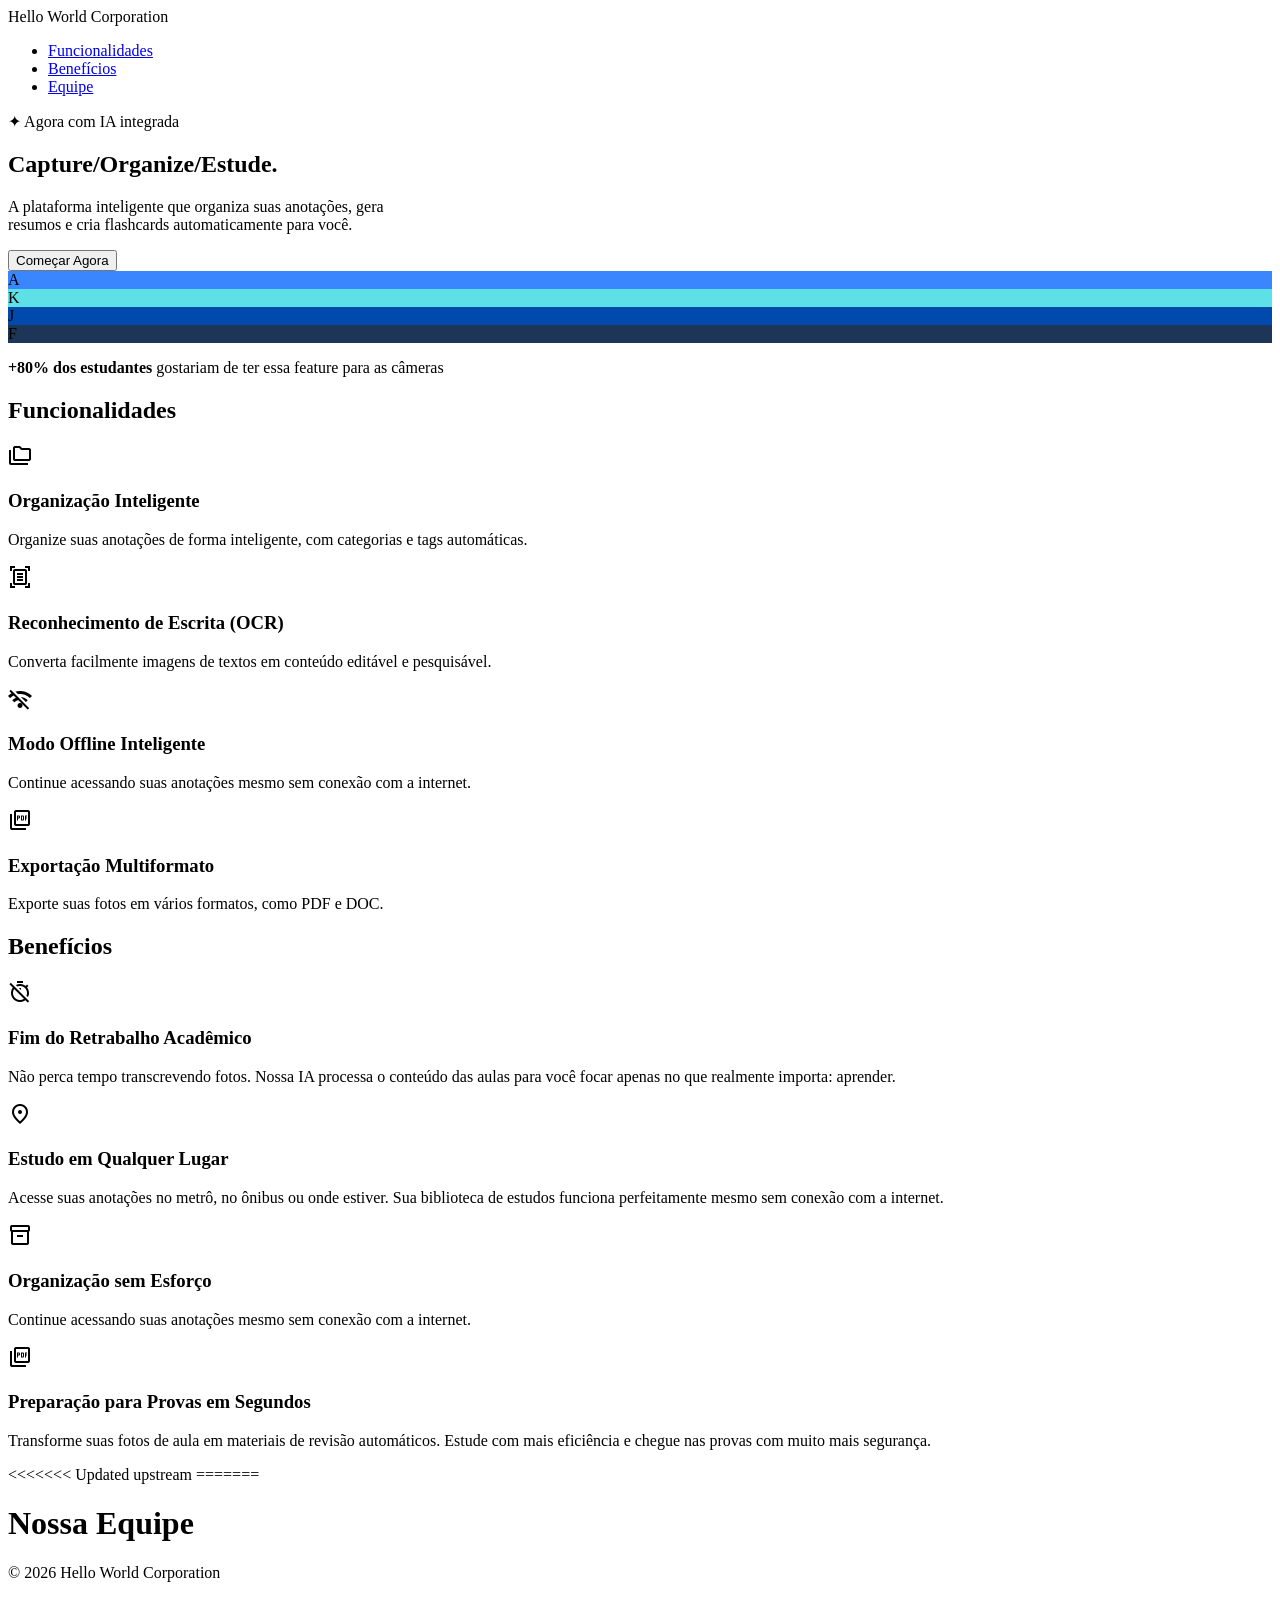
==== index.html @ 8e4a86f0 "Merge pull request #2 from jonathanjosue-vazquez/main feat: Adicionando Equipes Seção" ====
<!DOCTYPE html>
<html lang="en">
<head>
    <meta charset="UTF-8">
    <meta name="viewport" content="width=device-width, initial-scale=1.0">
    <title>Document</title>
    <!-- LINKS DE CSS -->
    <link rel="stylesheet" href="src/css/style.css">
    <!-- LINKS DE FONTES -->
    <link rel="preconnect" href="https://fonts.googleapis.com">
    <link rel="preconnect" href="https://fonts.gstatic.com" crossorigin>
    <link href="https://fonts.googleapis.com/css2?family=Inter:ital,opsz,wght@0,14..32,100..900;1,14..32,100..900&family=Poppins:ital,wght@0,100;0,200;0,300;0,400;0,500;0,600;0,700;0,800;0,900;1,100;1,200;1,300;1,400;1,500;1,600;1,700;1,800;1,900&display=swap" rel="stylesheet">

    <!-- LINKS DE ICONS -->
    <link rel="stylesheet" href="https://fonts.googleapis.com/css2?family=Material+Symbols+Outlined:opsz,wght,FILL,GRAD@24,400,0,0&icon_names=folder_copy" />
    <link rel="stylesheet" href="https://fonts.googleapis.com/css2?family=Material+Symbols+Outlined:opsz,wght,FILL,GRAD@24,400,0,0" />
</head>
<body>

    <header class="main-header">
        <div class="logo">
            <span>Hello World Corporation</span>
        </div>
        
        <nav class="nav-menu">
            <ul>
                <li><a href="#funcionalidades">Funcionalidades</a></li>
                <li><a href="#benefícios">Benefícios</a></li>
                <li><a href="#equipe">Equipe</a></li>
            </ul>
        </nav>
    </header>

    <main>
        <section class="hero">
            <span class="ia"> ✦ Agora com IA integrada</span>
            <h1>Capture<span>/</span>Organize<span>/</span>Estude.</h1>
            <p>A plataforma inteligente que organiza suas anotações, gera <br> resumos e cria flashcards automaticamente para você.</p>
            <button onclick="botaoComecar(this)" class="btn-primary">Começar Agora</button>
        </section>

        <div class="glow-sphere"></div>
        
            <div class="social-proof">
                <div class="avatars">
                    <div class="avatar" style="background: #3a86ff;">A</div>
                    <div class="avatar" style="background: #5de0e6;">K</div>
                    <div class="avatar" style="background: #004aad;">J</div>
                    <div class="avatar" style="background: #1d3557;">F</div>
                </div>
                <p><strong>+80% dos estudantes</strong> gostariam de ter essa feature para as câmeras</p>
            </div>

        <section class="features">
            <div class="features-header">
                <h1>Funcionalidades</h1>
            </div>

             <div class="features-grid">
                <div class="feature-card">
                    <span class="material-symbols-outlined">
                    folder_copy
                    </span>
                    <h3>Organização Inteligente</h3>
                    <p>Organize suas anotações de forma inteligente, com categorias e tags automáticas.</p>
                </div>

                <div class="feature-card">
                    <span class="material-symbols-outlined">
                    document_scanner
                    </span>
                    <h3>Reconhecimento de Escrita (OCR)</h3>
                    <p>Converta facilmente imagens de textos em conteúdo editável e pesquisável.</p>
                </div>

                <div class="feature-card">
                    <span class="material-symbols-outlined">
                    wifi_off
                    </span>
                    <h3>Modo Offline Inteligente</h3>
                    <p>Continue acessando suas anotações mesmo sem conexão com a internet.</p>
                </div>

                <div class="feature-card">
                    <span class="material-symbols-outlined">
                    picture_as_pdf
                    </span>
                    <h3>Exportação Multiformato</h3>
                    <p>Exporte suas fotos em vários formatos, como PDF e DOC.</p>
                </div>

               
            </div>

    </section>


    <section class="features">

        <div class="features-header">
                <h1>Benefícios</h1>
            </div>

             <div class="features-grid">
                <div class="feature-card">
                    <span class="material-symbols-outlined">
                    timer_off
                    </span>
                    <h3>Fim do Retrabalho Acadêmico</h3>
                    <p>Não perca tempo transcrevendo fotos. Nossa IA processa o conteúdo das aulas para você focar apenas no que realmente importa: aprender.</p>
                </div>

                <div class="feature-card">
                    <span class="material-symbols-outlined">
                    location_on
                    </span>
                    <h3>Estudo em Qualquer Lugar</h3>
                    <p>Acesse suas anotações no metrô, no ônibus ou onde estiver. Sua biblioteca de estudos funciona perfeitamente mesmo sem conexão com a internet.</p>
                </div>

                <div class="feature-card">
                    <span class="material-symbols-outlined">
                    inventory_2
                    </span>
                    <h3>Organização sem Esforço</h3>
                    <p>Continue acessando suas anotações mesmo sem conexão com a internet.</p>
                </div>

                <div class="feature-card">
                    <span class="material-symbols-outlined">
                    picture_as_pdf
                    </span>
                    <h3>Preparação para Provas em Segundos</h3>
                    <p>Transforme suas fotos de aula em materiais de revisão automáticos. Estude com mais eficiência e chegue nas provas com muito mais segurança.</p>
                </div>

               
            </div>

    </section>

    </main>
<<<<<<< Updated upstream
    <script src="/src/js/script.js"></script>
=======
    <!--FOOTER/EQUIPE-->
    <footer id="equipe" class="main-footer">
        <div class="footer-container">
            <h1>Nossa Equipe</h1>
         </div>
         <div id="team-grid" class="team-grid">
            <!--JS integrado-->
         </div>
           <div class ="footer-bottom">
               <p>&copy; 2026 Hello World Corporation</p>
           </div>
    </footer>
>>>>>>> Stashed changes
 </body>
</html>
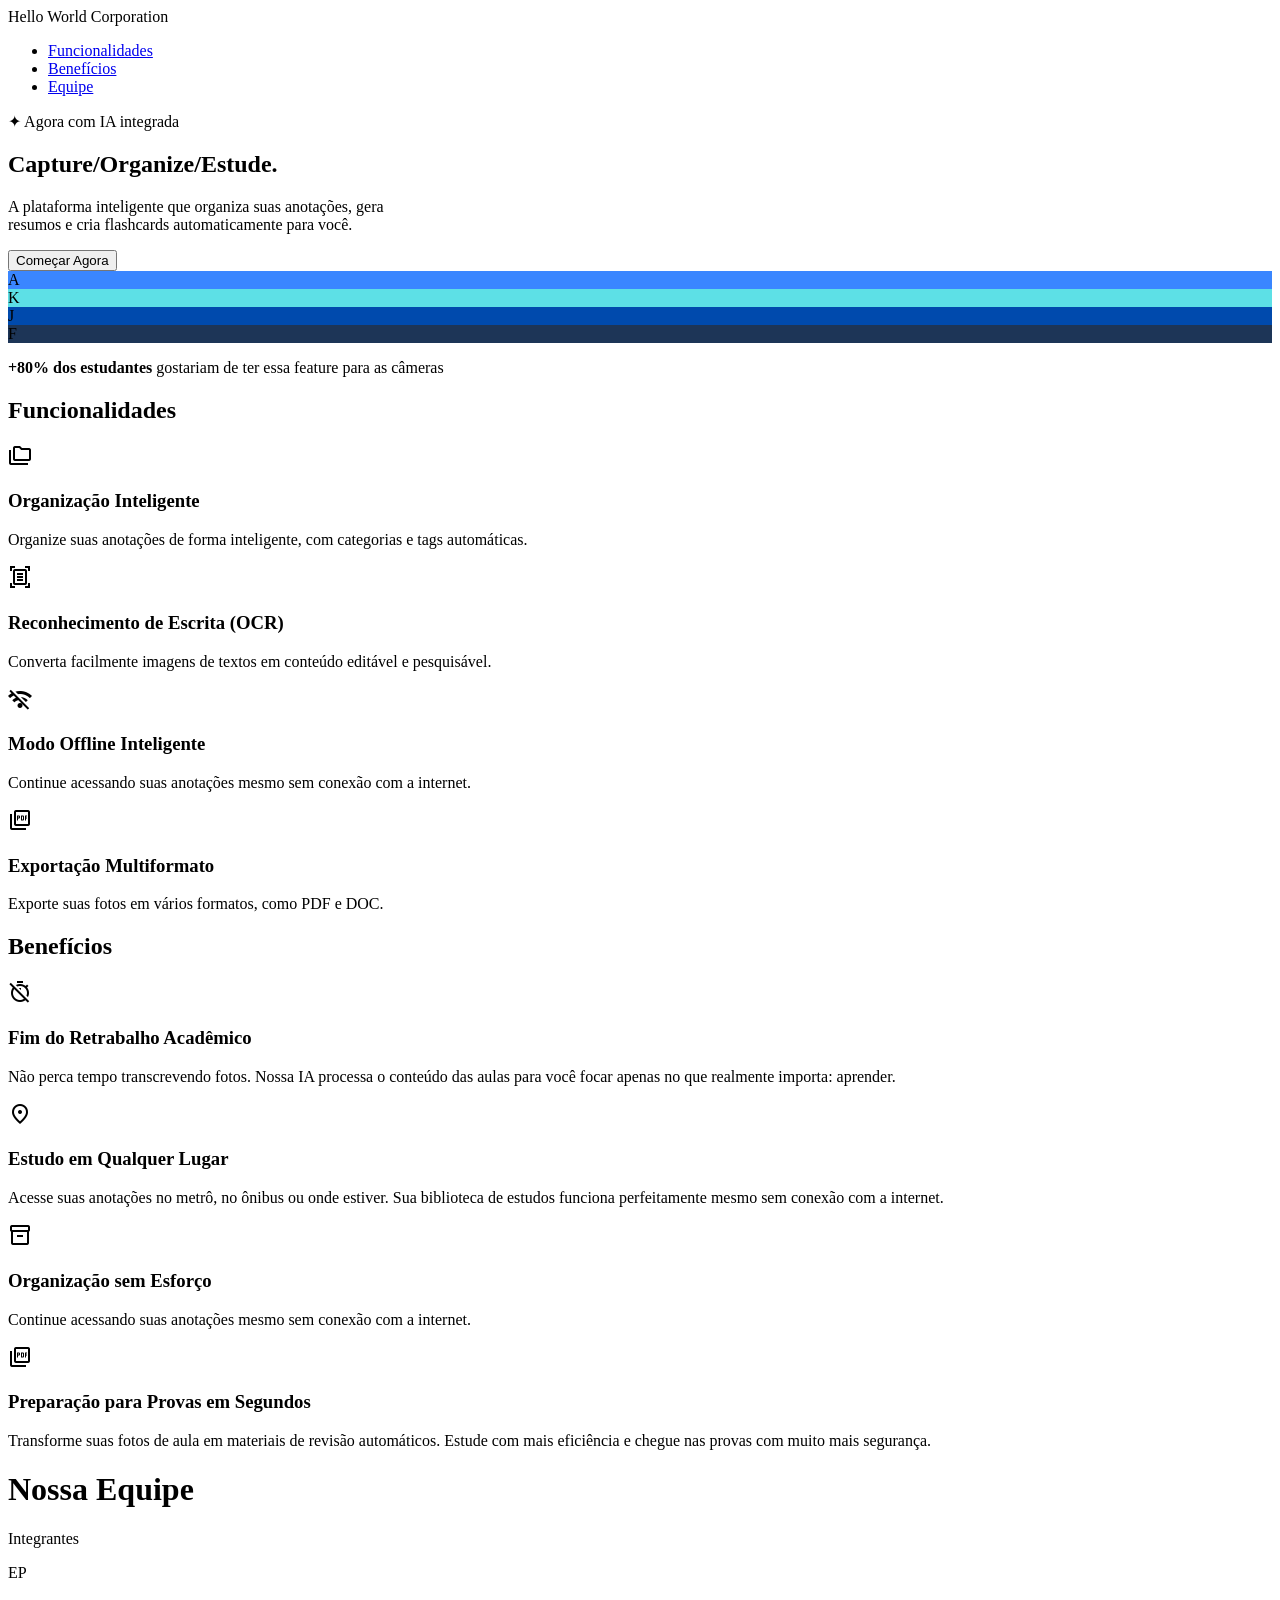
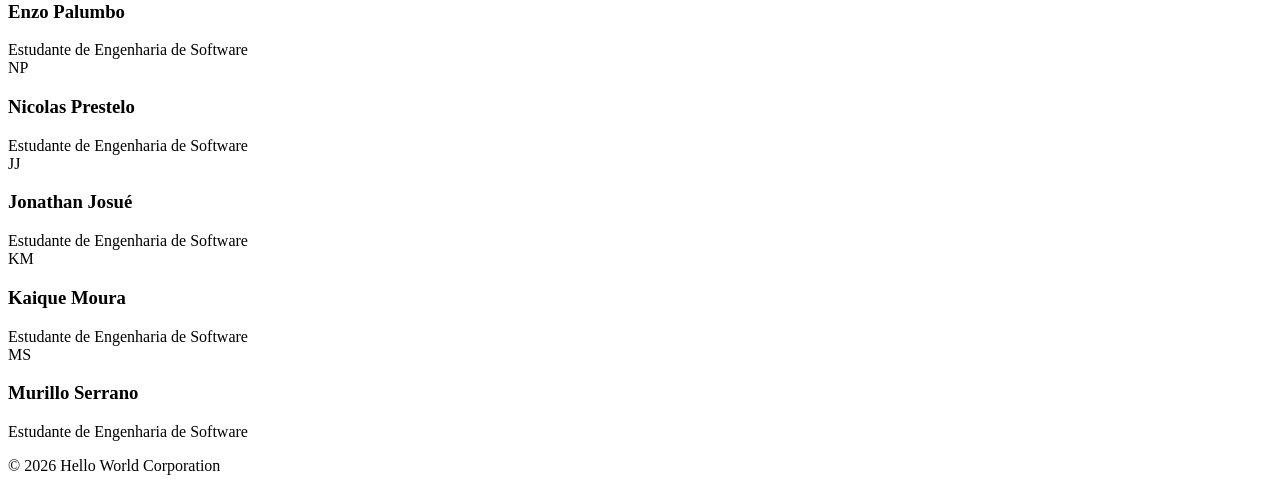
==== commit 7df11308: "Merge 6666aaba941588dfc556cf6fd17a6f1ac7b91f45 into 8e4a86f0f6f5fe770867406baa478ee1c29d412e" ====
--- a/index.html
+++ b/index.html
@@ -140,21 +140,54 @@
     </section>
 
     </main>
-<<<<<<< Updated upstream
     <script src="/src/js/script.js"></script>
-=======
-    <!--FOOTER/EQUIPE-->
-    <footer id="equipe" class="main-footer">
-        <div class="footer-container">
-            <h1>Nossa Equipe</h1>
-         </div>
-         <div id="team-grid" class="team-grid">
-            <!--JS integrado-->
-         </div>
-           <div class ="footer-bottom">
-               <p>&copy; 2026 Hello World Corporation</p>
-           </div>
-    </footer>
->>>>>>> Stashed changes
+ <!--FOOTER/EQUIPE-->
+<footer id="equipe" class="main-footer">
+    <div class="footer-container">
+        <h1>Nossa Equipe</h1>
+        <p class="footer-subtitle">Integrantes</p>
+    </div>
+    
+    <div class="team-grid">
+        <!-- Card 1 -->
+        <div class="member-card">
+            <div class="member-avatar">EP</div>
+            <h3>Enzo Palumbo</h3>
+            <span>Estudante de Engenharia de Software</span>
+        </div>
+        
+        <!-- Card 2 -->
+        <div class="member-card">
+            <div class="member-avatar">NP</div>
+            <h3>Nicolas Prestelo</h3>
+            <span>Estudante de Engenharia de Software</span>
+        </div>
+        
+        <!-- Card 3 -->
+        <div class="member-card">
+            <div class="member-avatar">JJ</div>
+            <h3>Jonathan Josué</h3>
+            <span>Estudante de Engenharia de Software</span>
+        </div>
+        
+        <!-- Card 4 -->
+        <div class="member-card">
+            <div class="member-avatar">KM</div>
+            <h3>Kaique Moura</h3>
+            <span>Estudante de Engenharia de Software</span>
+        </div>
+        
+        <!-- Card 5 -->
+        <div class="member-card">
+            <div class="member-avatar">MS</div>
+            <h3>Murillo Serrano</h3>
+            <span>Estudante de Engenharia de Software</span>
+        </div>
+    </div>
+
+    <div class="footer-bottom">
+        <p>&copy; 2026 Hello World Corporation</p>
+    </div>
+</footer>
  </body>
 </html>
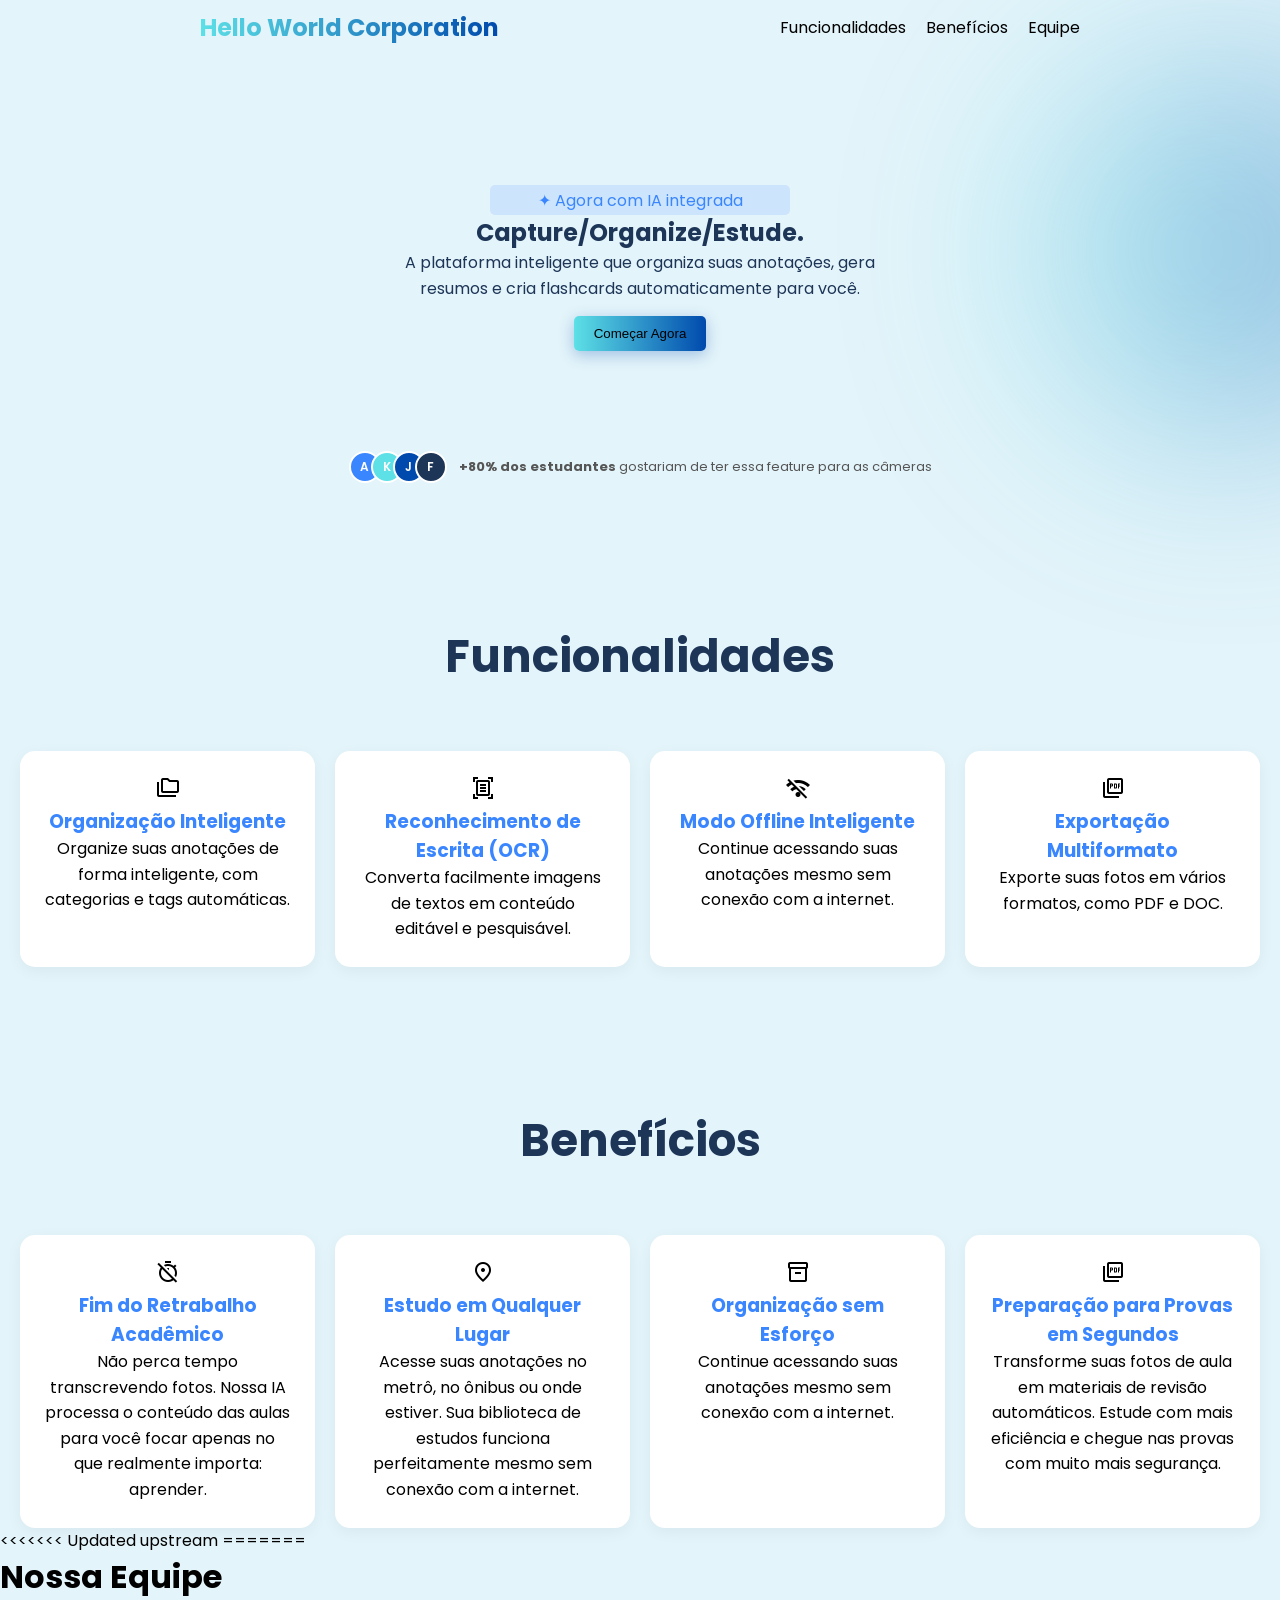
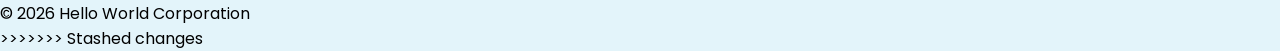
==== commit 4832d05f: "Merge branch 'main' of https://github.com/kamoura-i/SPRINT2_WEB" ====
--- a/index.html
+++ b/index.html
@@ -140,54 +140,21 @@
     </section>
 
     </main>
+<<<<<<< Updated upstream
     <script src="/src/js/script.js"></script>
- <!--FOOTER/EQUIPE-->
-<footer id="equipe" class="main-footer">
-    <div class="footer-container">
-        <h1>Nossa Equipe</h1>
-        <p class="footer-subtitle">Integrantes</p>
-    </div>
-    
-    <div class="team-grid">
-        <!-- Card 1 -->
-        <div class="member-card">
-            <div class="member-avatar">EP</div>
-            <h3>Enzo Palumbo</h3>
-            <span>Estudante de Engenharia de Software</span>
-        </div>
-        
-        <!-- Card 2 -->
-        <div class="member-card">
-            <div class="member-avatar">NP</div>
-            <h3>Nicolas Prestelo</h3>
-            <span>Estudante de Engenharia de Software</span>
-        </div>
-        
-        <!-- Card 3 -->
-        <div class="member-card">
-            <div class="member-avatar">JJ</div>
-            <h3>Jonathan Josué</h3>
-            <span>Estudante de Engenharia de Software</span>
-        </div>
-        
-        <!-- Card 4 -->
-        <div class="member-card">
-            <div class="member-avatar">KM</div>
-            <h3>Kaique Moura</h3>
-            <span>Estudante de Engenharia de Software</span>
-        </div>
-        
-        <!-- Card 5 -->
-        <div class="member-card">
-            <div class="member-avatar">MS</div>
-            <h3>Murillo Serrano</h3>
-            <span>Estudante de Engenharia de Software</span>
-        </div>
-    </div>
-
-    <div class="footer-bottom">
-        <p>&copy; 2026 Hello World Corporation</p>
-    </div>
-</footer>
+=======
+    <!--FOOTER/EQUIPE-->
+    <footer id="equipe" class="main-footer">
+        <div class="footer-container">
+            <h1>Nossa Equipe</h1>
+         </div>
+         <div id="team-grid" class="team-grid">
+            <!--JS integrado-->
+         </div>
+           <div class ="footer-bottom">
+               <p>&copy; 2026 Hello World Corporation</p>
+           </div>
+    </footer>
+>>>>>>> Stashed changes
  </body>
 </html>
--- a/src/css/style.css
+++ b/src/css/style.css
@@ -0,0 +1,221 @@
+*{
+    padding: 0;
+    margin: 0;
+    box-sizing: border-box;
+}
+
+:root {
+    --font-family: 'Poppins', sans-serif;
+    --primary-azure: #3a86ff;
+    --light-blue: #e3f4fa;
+    --span-blue: #cce4fc;
+    --brand-gradient: linear-gradient(90deg, #5de0e6 0%, #004aad 100%);      
+    --dark-azure: #1d3557;         
+}
+
+html{
+    width: 100%;
+    /* overflow: hidden; */
+}
+
+.main-header{
+    display: flex;
+    justify-content: space-between;
+    align-items: center;
+    border-radius: 5px;
+    margin-top: 10px;
+}
+.nav-menu ul {
+    display: flex;       
+    list-style: none;   
+    gap: 20px;           
+    margin: 0 200px 0 0;
+    padding: 0;
+}
+.nav-menu a:hover {
+    color: var(--primary-azure); 
+}
+
+.logo {
+    font-size: 24px;
+    font-weight: 700;
+    background: var(--brand-gradient);
+    -webkit-background-clip: text;
+    -webkit-text-fill-color: transparent;
+    margin-left: 200px;
+}
+html {
+    max-width: 100%;
+    overflow-x: hidden; /* Esconde qualquer coisa que tente sair pela direita ou esquerda */
+}
+body {
+    font-family: var(--font-family);
+    color: var(--text-light);
+    background-color: var(--light-blue);
+}
+
+
+a{
+    text-decoration: none;
+    color: black;
+}
+
+
+h1, h2, h3 {
+    font-weight: 700; 
+    color: var(--primary-blue);
+}
+
+p {
+    font-weight: 400; 
+    line-height: 1.6;
+}
+
+.ia{
+    display: flex;
+    background-color: var(--span-blue);
+    width: 300px;
+    height: 30px;
+    border-radius: 5px;
+    align-items: center;
+    justify-content: center;
+    color: var(--primary-azure);
+}
+
+main {
+    display: flex;
+    flex-direction: column;
+    align-items: center;
+    margin-top: 20px;
+}
+                         /* Estilos para a seção hero */
+.hero {
+    display: flex;
+    flex-direction: column;
+    align-items: center;
+    text-align: center;
+    margin-top: 120px;
+    color: var(--dark-azure);
+}
+
+.hero button {
+    background: var(--brand-gradient);
+    border: none;
+    box-shadow: 0 4px 15px rgba(0, 74, 173, 0.3);
+    padding: 10px 20px;
+    border-radius: 5px;
+    cursor: pointer;
+    margin-top: 15px;
+}
+
+
+.hero button a{
+    font-family: var(--font-family);
+    font-weight: 600;
+    color: white;
+}
+
+.glow-sphere {
+    position: absolute;
+    top: 50px;          
+    right: -150px;      
+    width: 400px;
+    height: 400px;
+    background: var(--brand-gradient); 
+    border-radius: 50%;
+    filter: blur(100px); 
+    opacity: 0.4;
+    z-index: -1;         
+}
+.social-proof {
+    display: flex;
+    align-items: center;
+    gap: 12px;
+    font-size: 13px;
+    color: #555;
+    margin-top: 100px;
+}
+
+.avatars {
+    display: flex;
+}
+
+.avatar {
+    width: 32px;
+    height: 32px;
+    border-radius: 50%;       
+    border: 2px solid white;   
+    margin-left: -10px;        
+    display: flex;
+    align-items: center;
+    justify-content: center;
+    font-size: 12px;
+    font-weight: 600;
+    color: white;
+}
+
+.avatars .avatar:first-child {
+    margin-left: 0;            
+}
+
+.features{
+    display: flex;
+    flex-direction: column;
+    align-items: center;
+    margin-top: 120px;
+    margin-top: 140px;
+}
+
+
+
+
+.features-header{
+    display: flex;
+    flex-direction: column;
+    align-items: center; /* Isso força os filhos a irem para a esquerda */
+    width: 100%;            
+    max-width: 1000px;       
+    margin-bottom: 60px;
+    text-align: left;       /*Alinhamento do texto */
+}
+
+
+
+.features-grid{
+    display: flex;
+    flex-direction: row;
+    justify-content: flex-start;
+    gap: 20px;
+    flex-wrap: wrap;
+    width: 100%;
+    padding: 0 20px; Adiciona um pouco de padding para evitar que os cards encostem nas bordas
+}
+
+.features-header h1{
+    font-size: 45px;
+    text-align: center;
+    color: var(--dark-azure);
+}
+
+
+.feature-card{
+    background: white;        
+    padding: 25px;
+    border-radius: 15px;      
+    flex: 1;                  
+    text-align: center;        
+    box-shadow: 0 4px 15px rgba(0, 0, 0, 0.05);
+}
+
+.feature-card:hover {
+    box-shadow: 0 8px 30px rgba(0, 0, 0, 0.1); 
+    transform: translateY(-5px); 
+    transition: ease;
+
+}
+
+
+
+.feature-card h3{
+    color: var(--primary-azure);
+}
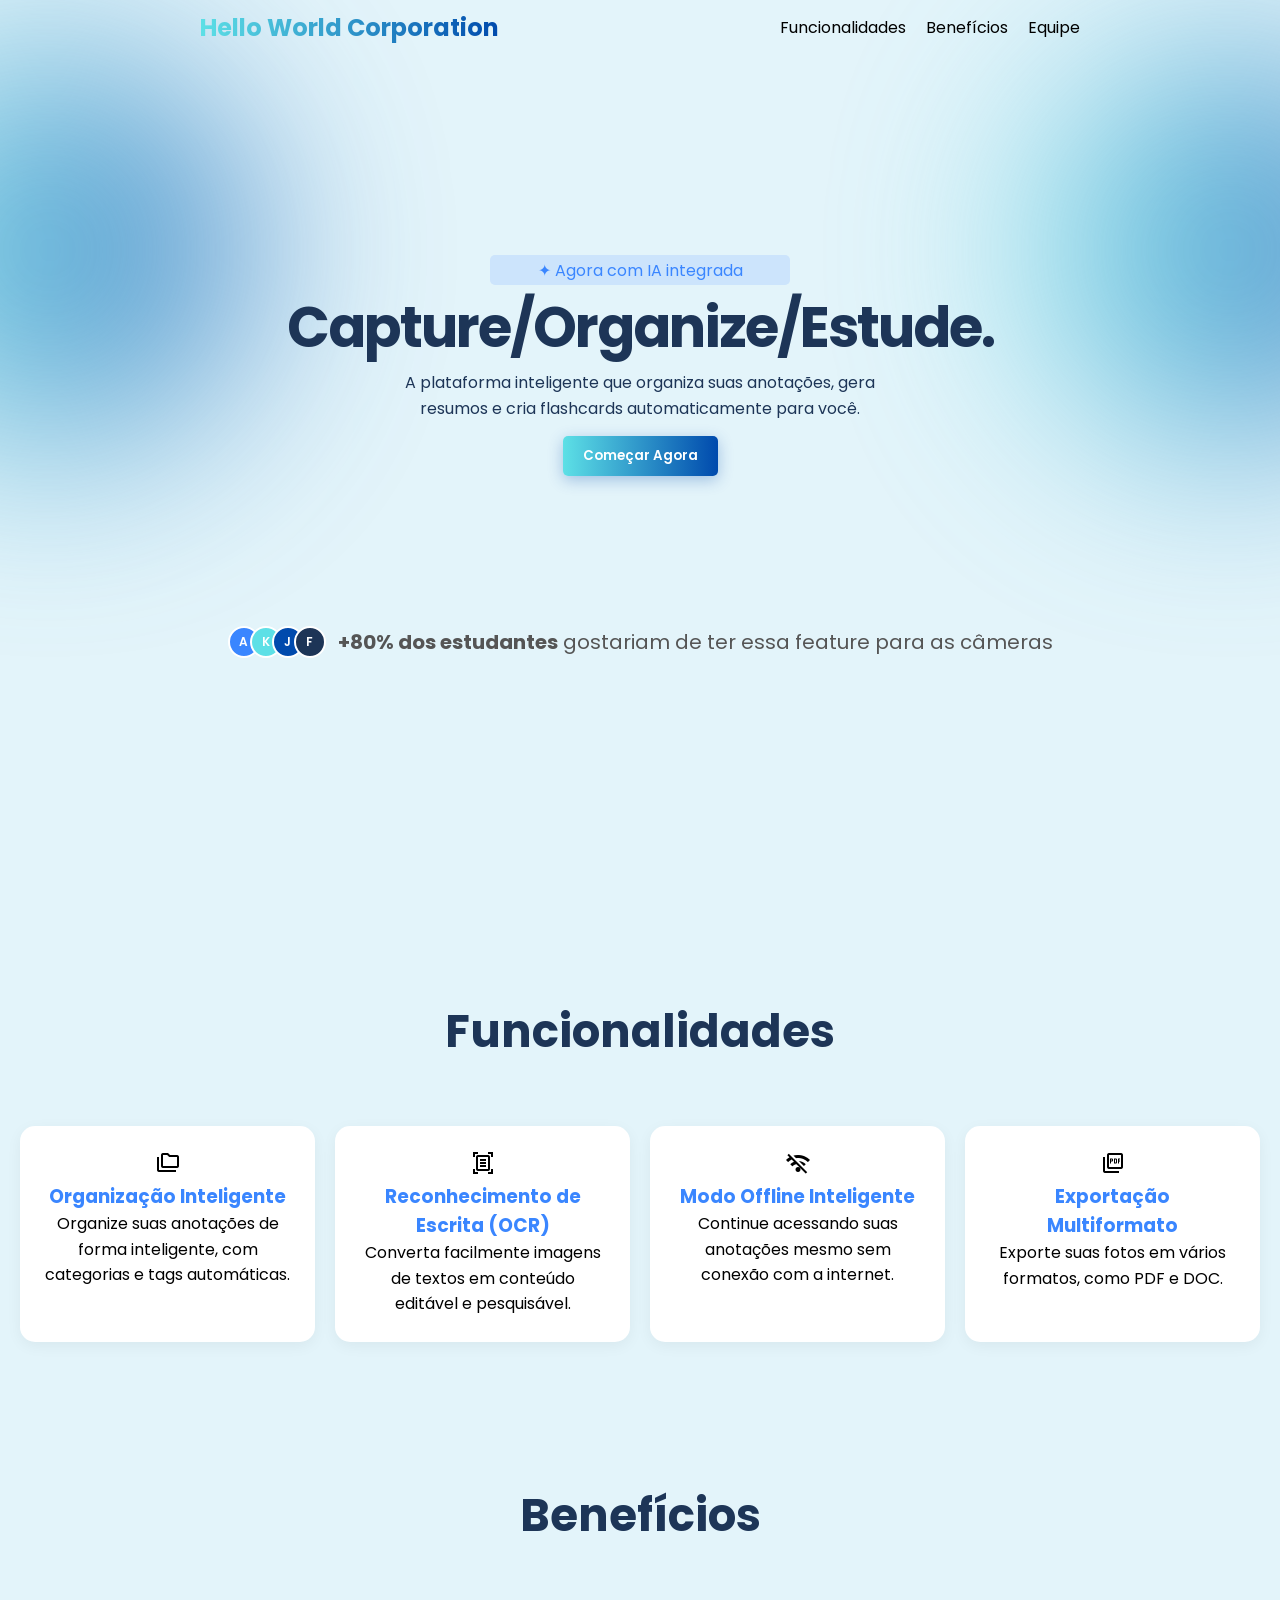
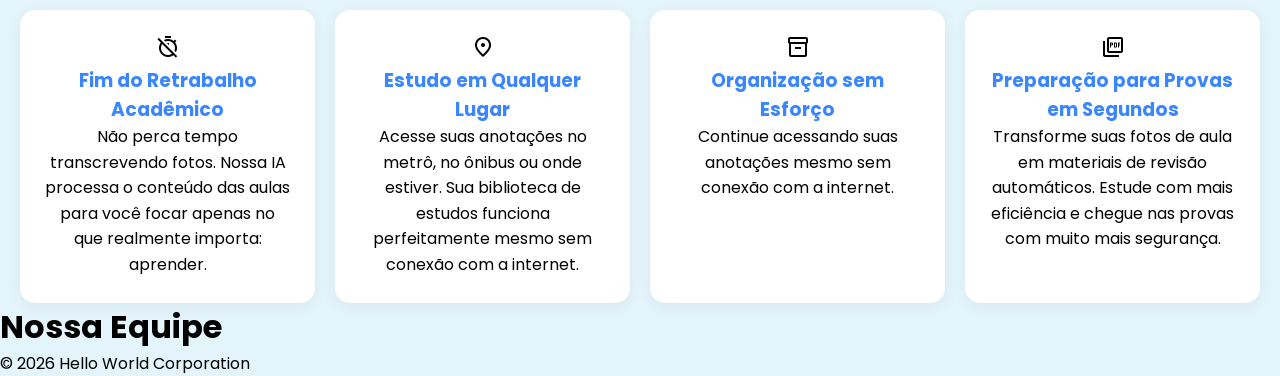
==== commit 178495a6: "feat: fazendo algumas pequenas alterações no index.html, tamanho,etc e fazendo a estilização do logi" ====
--- a/index.html
+++ b/index.html
@@ -10,6 +10,7 @@
     <link rel="preconnect" href="https://fonts.googleapis.com">
     <link rel="preconnect" href="https://fonts.gstatic.com" crossorigin>
     <link href="https://fonts.googleapis.com/css2?family=Inter:ital,opsz,wght@0,14..32,100..900;1,14..32,100..900&family=Poppins:ital,wght@0,100;0,200;0,300;0,400;0,500;0,600;0,700;0,800;0,900;1,100;1,200;1,300;1,400;1,500;1,600;1,700;1,800;1,900&display=swap" rel="stylesheet">
+    
 
     <!-- LINKS DE ICONS -->
     <link rel="stylesheet" href="https://fonts.googleapis.com/css2?family=Material+Symbols+Outlined:opsz,wght,FILL,GRAD@24,400,0,0&icon_names=folder_copy" />
@@ -40,6 +41,8 @@
         </section>
 
         <div class="glow-sphere"></div>
+        <div class="glow-sphere_right"></div>
+
         
             <div class="social-proof">
                 <div class="avatars">
@@ -140,9 +143,8 @@
     </section>
 
     </main>
-<<<<<<< Updated upstream
+
     <script src="/src/js/script.js"></script>
-=======
     <!--FOOTER/EQUIPE-->
     <footer id="equipe" class="main-footer">
         <div class="footer-container">
@@ -155,6 +157,5 @@
                <p>&copy; 2026 Hello World Corporation</p>
            </div>
     </footer>
->>>>>>> Stashed changes
  </body>
 </html>
--- a/src/css/style.css
+++ b/src/css/style.css
@@ -13,9 +13,10 @@
     --dark-azure: #1d3557;         
 }
 
-html{
-    width: 100%;
-    /* overflow: hidden; */
+
+html {
+    max-width: 100%;
+    overflow-x: hidden; /* Esconde qualquer coisa que tente sair pela direita ou esquerda */
 }
 
 .main-header{
@@ -44,10 +45,6 @@
     -webkit-text-fill-color: transparent;
     margin-left: 200px;
 }
-html {
-    max-width: 100%;
-    overflow-x: hidden; /* Esconde qualquer coisa que tente sair pela direita ou esquerda */
-}
 body {
     font-family: var(--font-family);
     color: var(--text-light);
@@ -94,7 +91,7 @@
     flex-direction: column;
     align-items: center;
     text-align: center;
-    margin-top: 120px;
+    margin-top: 190px;
     color: var(--dark-azure);
 }
 
@@ -106,13 +103,14 @@
     border-radius: 5px;
     cursor: pointer;
     margin-top: 15px;
-}
-
-
-.hero button a{
     font-family: var(--font-family);
     font-weight: 600;
     color: white;
+}
+
+.hero h1{
+    font-size: 3.5rem;
+    letter-spacing: -2px;
 }
 
 .glow-sphere {
@@ -124,16 +122,32 @@
     background: var(--brand-gradient); 
     border-radius: 50%;
     filter: blur(100px); 
-    opacity: 0.4;
+    opacity: 0.7;
     z-index: -1;         
 }
+
+.glow-sphere_right {
+    position: absolute;
+    top: 50px;          
+    left: -150px;      
+    width: 400px;
+    height: 400px;
+    background: var(--brand-gradient); 
+    border-radius: 50%;
+    filter: blur(100px); 
+    opacity: 0.7;
+    z-index: -1;         
+}
+
 .social-proof {
     display: flex;
     align-items: center;
     gap: 12px;
-    font-size: 13px;
+    font-size: 20px;
     color: #555;
+    padding-top: 50px;
     margin-top: 100px;
+    margin-bottom: 200px;
 }
 
 .avatars {
@@ -188,7 +202,7 @@
     gap: 20px;
     flex-wrap: wrap;
     width: 100%;
-    padding: 0 20px; Adiciona um pouco de padding para evitar que os cards encostem nas bordas
+    padding: 0 20px; /*Adiciona um pouco de padding para evitar que os cards encostem nas bordas */
 }
 
 .features-header h1{
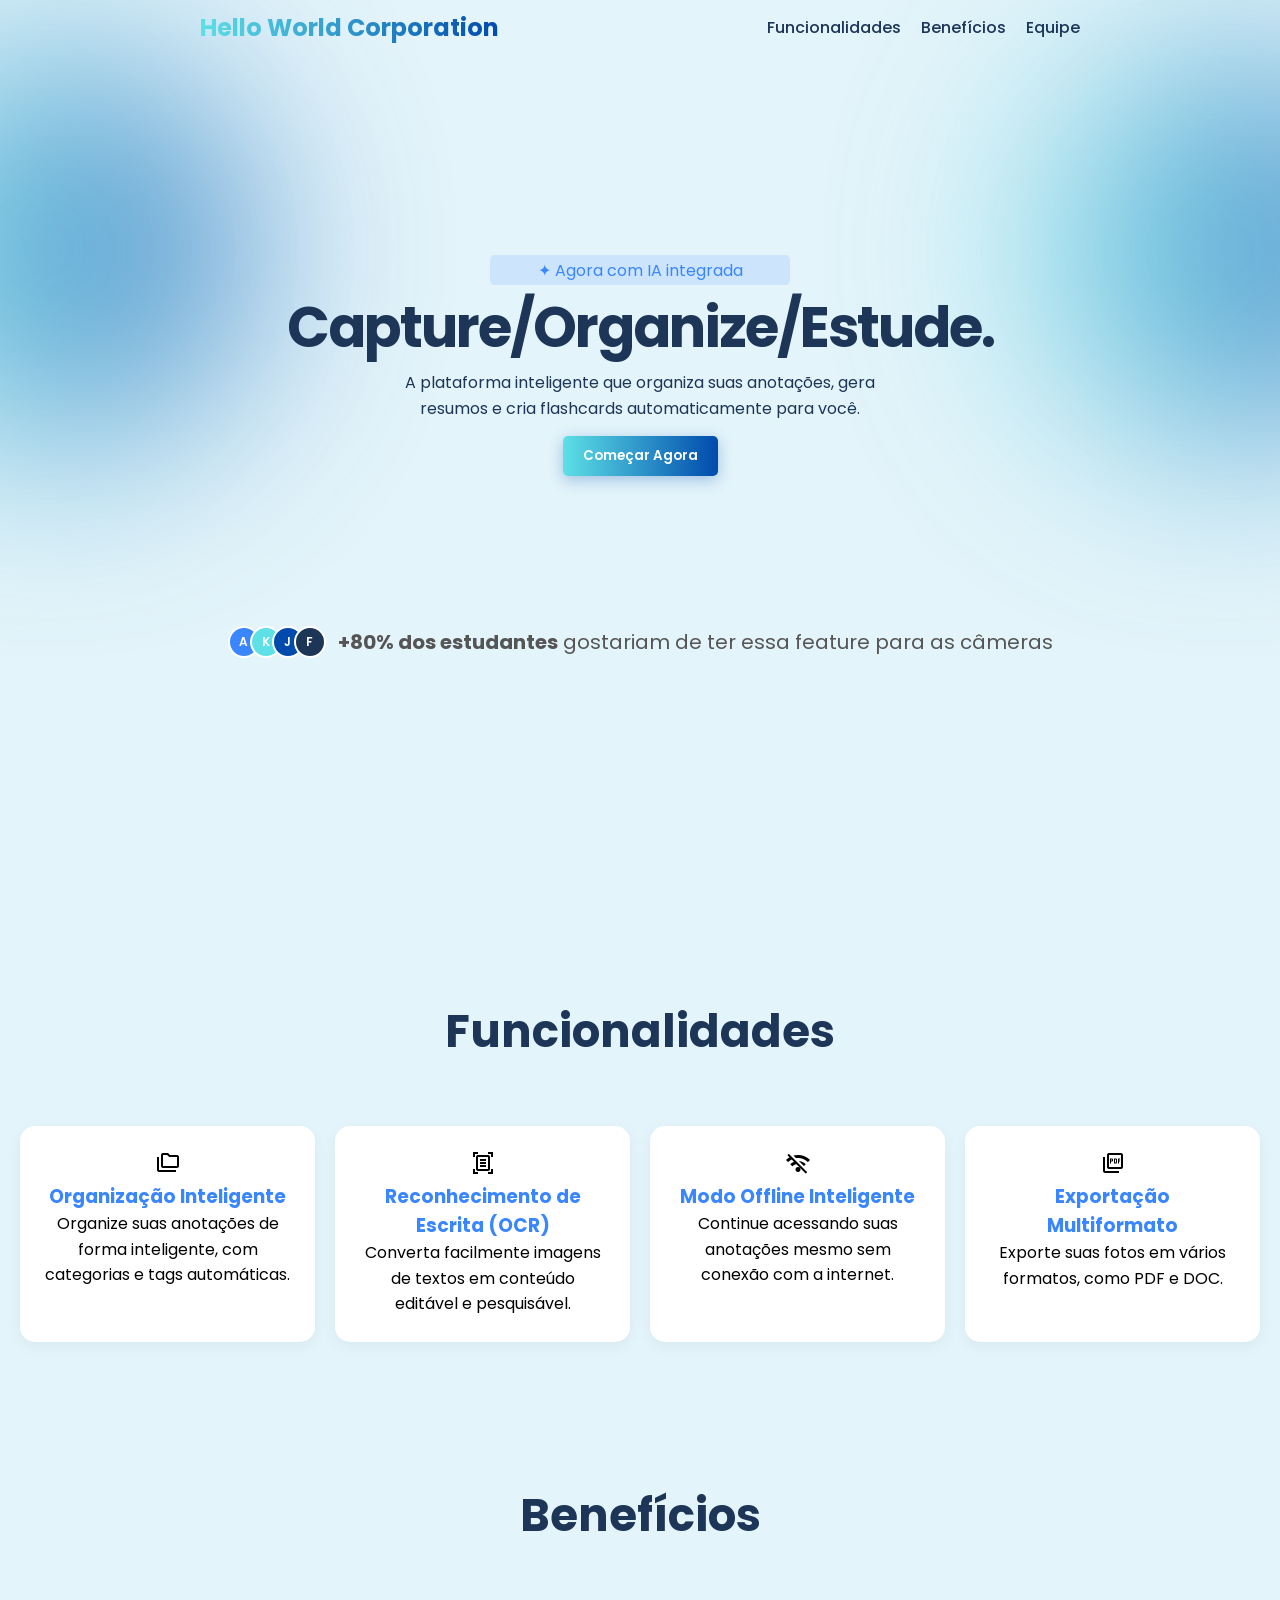
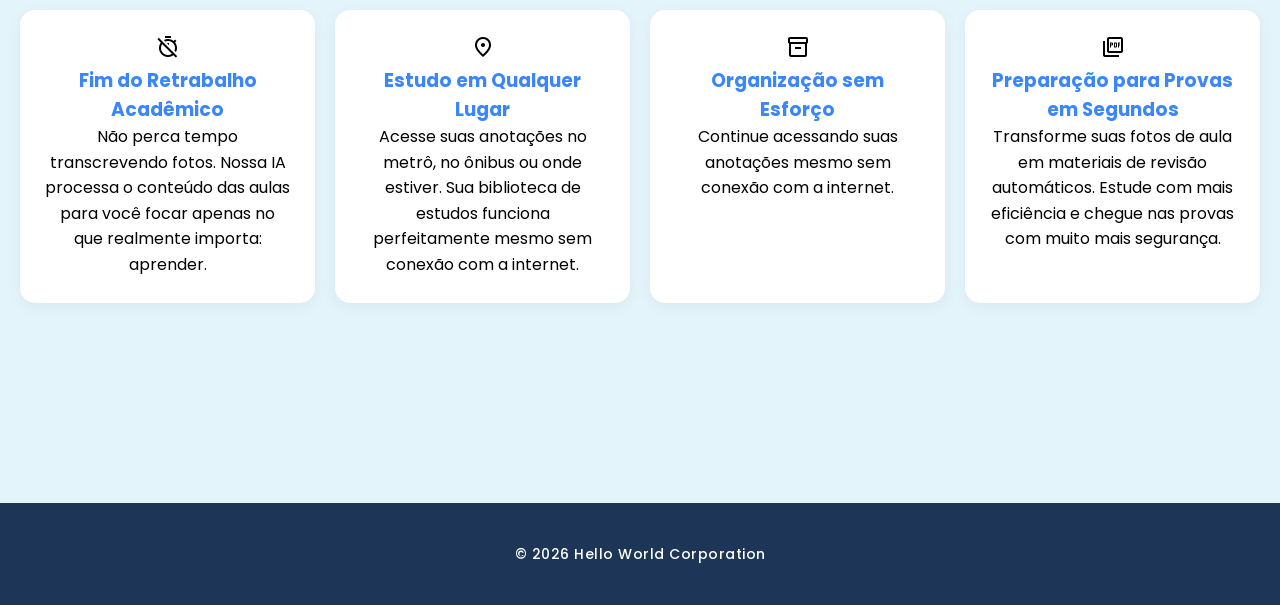
==== commit 044accda: "feat: arrumando o footer" ====
--- a/index.html
+++ b/index.html
@@ -147,12 +147,6 @@
     <script src="/src/js/script.js"></script>
     <!--FOOTER/EQUIPE-->
     <footer id="equipe" class="main-footer">
-        <div class="footer-container">
-            <h1>Nossa Equipe</h1>
-         </div>
-         <div id="team-grid" class="team-grid">
-            <!--JS integrado-->
-         </div>
            <div class ="footer-bottom">
                <p>&copy; 2026 Hello World Corporation</p>
            </div>
--- a/src/css/style.css
+++ b/src/css/style.css
@@ -33,6 +33,17 @@
     margin: 0 200px 0 0;
     padding: 0;
 }
+
+.nav-menu ul li a {
+    text-decoration: none;    /* Remove o sublinhado padrão */
+    color: var(--dark-azure); /* Usa o azul escuro da sua marca */
+    font-family: var(--font-family);
+    font-weight: 500;
+    font-size: 16px;
+    transition: 0.3s;         /* Deixa a mudança de cor suave */
+}
+
+
 .nav-menu a:hover {
     color: var(--primary-azure); 
 }
@@ -233,3 +244,24 @@
 .feature-card h3{
     color: var(--primary-azure);
 }
+
+/* Estilos para o Footer */
+.main-footer {
+    background: var(--dark-azure);
+    padding: 40px 20px;
+    margin-top: 200px;
+    text-align: center;
+}
+
+.footer-bottom {
+    display: flex;
+    justify-content: center;
+    align-items: center;
+}
+
+.footer-bottom p {
+    color: white;
+    font-size: 14px;
+    font-weight: 500;
+    letter-spacing: 0.5px;
+}
